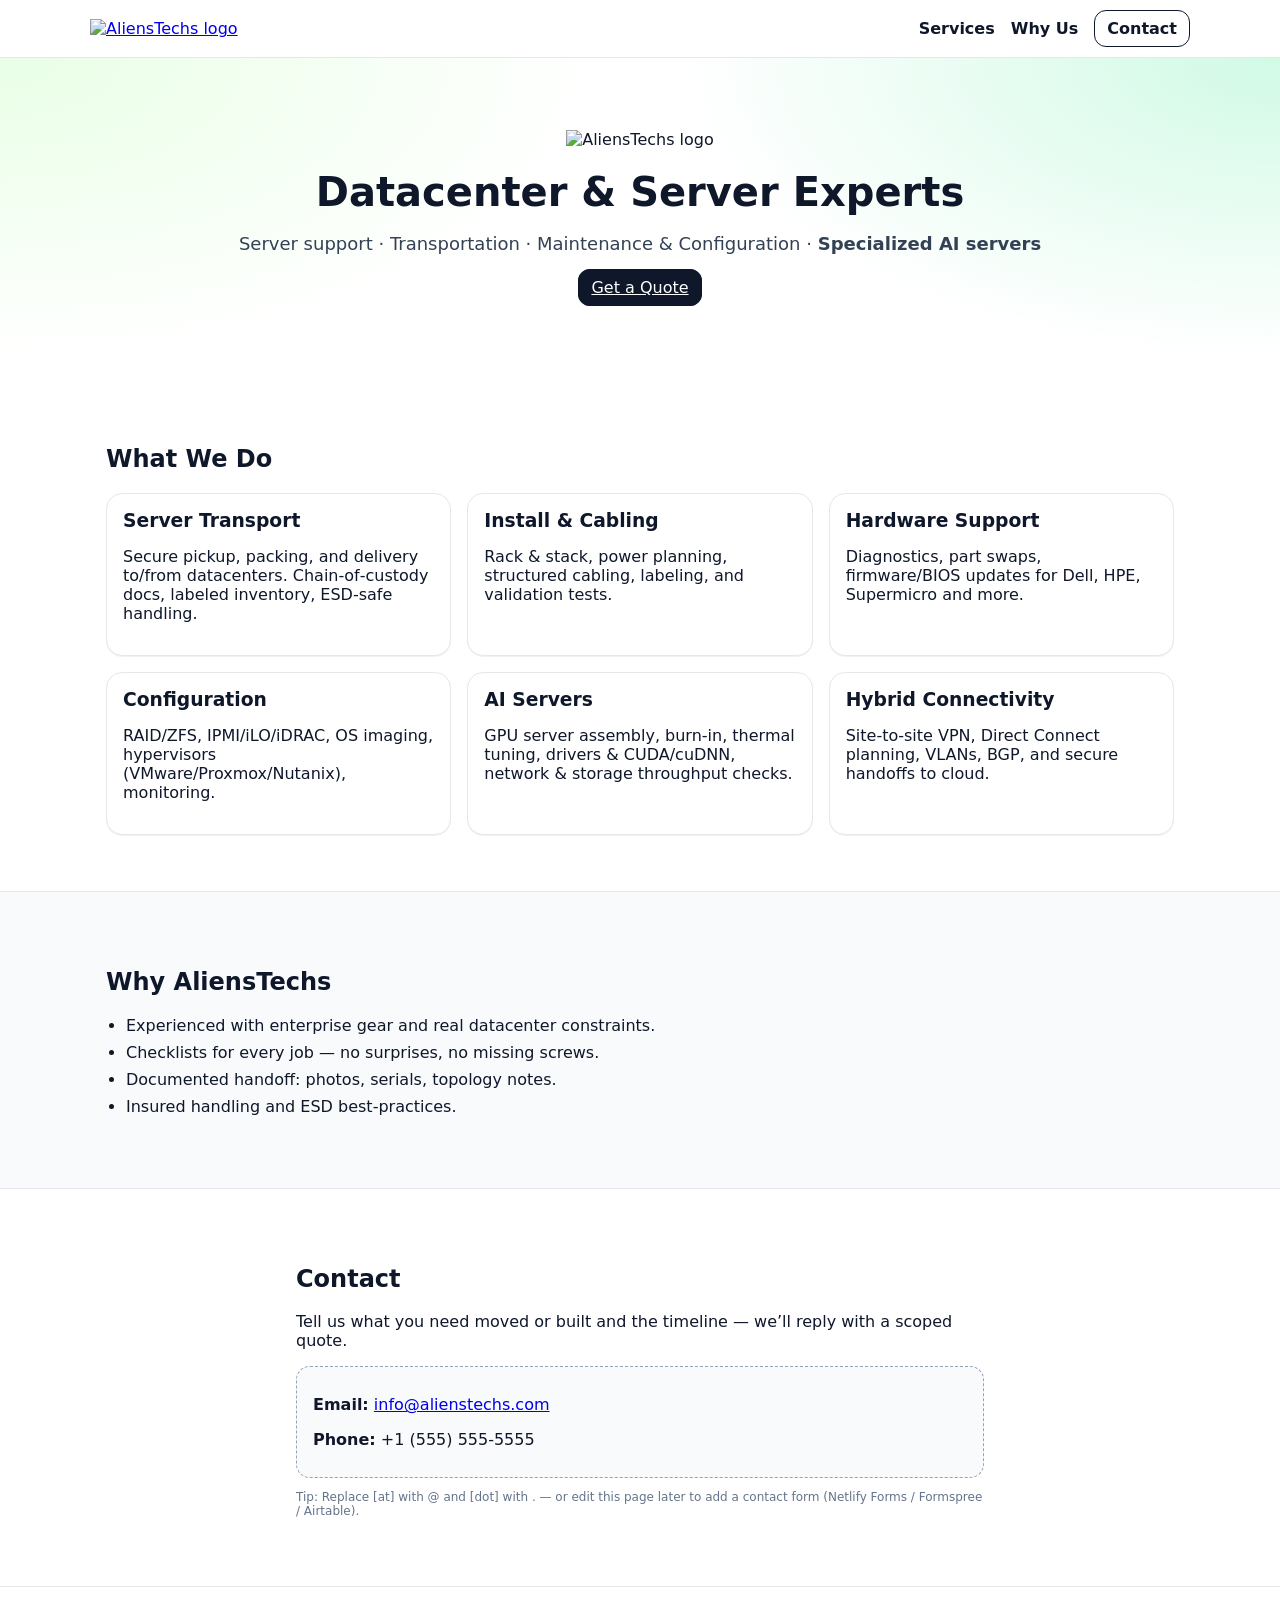
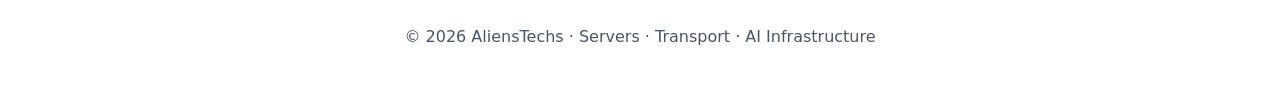
==== index.html @ d05f68f4 "Add files via upload" ====
<!DOCTYPE html>
<html lang="en">
<head>
  <meta charset="utf-8" />
  <meta name="viewport" content="width=device-width, initial-scale=1" />
  <title>AliensTechs — Server Support · Transport · AI Infrastructure</title>
  <meta name="description" content="AliensTechs provides server support, datacenter transportation, equipment maintenance and configuration, including specialized AI servers." />
  <link rel="icon" type="image/png" href="assets/favicon.png">
  <link rel="preload" href="assets/logo.png" as="image">
  <link rel="stylesheet" href="styles.css" />
</head>
<body>
  <header class="header">
    <div class="container header-inner">
      <a class="brand" href="#top">
        <img src="assets/logo.png" alt="AliensTechs logo" class="logo">
      </a>
      <nav class="nav">
        <a href="#services">Services</a>
        <a href="#why">Why Us</a>
        <a href="#contact" class="btn">Contact</a>
      </nav>
    </div>
  </header>

  <main id="top">
    <section class="hero">
      <div class="container hero-inner">
        <img src="assets/logo.png" alt="AliensTechs logo" class="hero-logo" />
        <h1>Datacenter & Server Experts</h1>
        <p class="sub">Server support · Transportation · Maintenance & Configuration · <strong>Specialized AI servers</strong></p>
        <a href="#contact" class="btn btn-primary">Get a Quote</a>
      </div>
    </section>

    <section id="services" class="section">
      <div class="container">
        <h2>What We Do</h2>
        <div class="cards">
          <article class="card">
            <h3>Server Transport</h3>
            <p>Secure pickup, packing, and delivery to/from datacenters. Chain‑of‑custody docs, labeled inventory, ESD‑safe handling.</p>
          </article>
          <article class="card">
            <h3>Install & Cabling</h3>
            <p>Rack & stack, power planning, structured cabling, labeling, and validation tests.</p>
          </article>
          <article class="card">
            <h3>Hardware Support</h3>
            <p>Diagnostics, part swaps, firmware/BIOS updates for Dell, HPE, Supermicro and more.</p>
          </article>
          <article class="card">
            <h3>Configuration</h3>
            <p>RAID/ZFS, IPMI/iLO/iDRAC, OS imaging, hypervisors (VMware/Proxmox/Nutanix), monitoring.</p>
          </article>
          <article class="card">
            <h3>AI Servers</h3>
            <p>GPU server assembly, burn‑in, thermal tuning, drivers & CUDA/cuDNN, network & storage throughput checks.</p>
          </article>
          <article class="card">
            <h3>Hybrid Connectivity</h3>
            <p>Site‑to‑site VPN, Direct Connect planning, VLANs, BGP, and secure handoffs to cloud.</p>
          </article>
        </div>
      </div>
    </section>

    <section id="why" class="section alt">
      <div class="container">
        <h2>Why AliensTechs</h2>
        <ul class="ticks">
          <li>Experienced with enterprise gear and real datacenter constraints.</li>
          <li>Checklists for every job — no surprises, no missing screws.</li>
          <li>Documented handoff: photos, serials, topology notes.</li>
          <li>Insured handling and ESD best‑practices.</li>
        </ul>
      </div>
    </section>

    <section id="contact" class="section">
      <div class="container contact">
        <h2>Contact</h2>
        <p>Tell us what you need moved or built and the timeline — we’ll reply with a scoped quote.</p>
        <div class="contact-box">
          <p><strong>Email:</strong> <a id="mailto" href="#">info [at] alienstechs [dot] com</a></p>
          <p><strong>Phone:</strong> <span>+1 (555) 555‑5555</span></p>
        </div>
        <p class="tiny">Tip: Replace [at] with @ and [dot] with . — or edit this page later to add a contact form (Netlify Forms / Formspree / Airtable).</p>
      </div>
    </section>
  </main>

  <footer class="footer">
    <div class="container">
      <p>© <span id="year"></span> AliensTechs · Servers · Transport · AI Infrastructure</p>
    </div>
  </footer>

  <script>
    document.getElementById('year').textContent = new Date().getFullYear();
    const m = 'info' + '@' + 'alienstechs.com';
    const a = document.getElementById('mailto');
    a.href = 'mailto:' + m;
    a.textContent = m;
  </script>
</body>
</html>
---- styles.css ----
*{box-sizing:border-box}html,body{margin:0;padding:0}body{font-family:system-ui,-apple-system,Segoe UI,Roboto,Arial,sans-serif;color:#0f172a;background:#fff}
.container{max-width:1100px;margin:0 auto;padding:0 16px}
.header{position:sticky;top:0;background:#ffffffcc;backdrop-filter:blur(8px);border-bottom:1px solid #e5e7eb;z-index:50}
.header-inner{display:flex;align-items:center;justify-content:space-between;padding:10px 0}
.logo{height:44px}
.nav{display:flex;gap:16px;align-items:center}
.nav a{text-decoration:none;color:#0f172a;font-weight:600}
.btn{border:1px solid #0f172a;border-radius:12px;padding:8px 12px}
.btn-primary{background:#0f172a;color:#fff;border-color:#0f172a}
.hero{background:radial-gradient(1000px 500px at 0% 0%,#e9ffe6 0,transparent 60%),radial-gradient(1000px 500px at 100% 0%,#d1fae5 0,transparent 60%);}
.hero-inner{padding:72px 0;text-align:center}
.hero-logo{height:84px;margin-bottom:12px}
h1{font-size:40px;margin:8px 0 6px}
.sub{color:#334155;font-size:18px;margin-bottom:24px}
.section{padding:56px 0}
.section.alt{background:#f8fafc;border-top:1px solid #e5e7eb;border-bottom:1px solid #e5e7eb}
.cards{display:grid;grid-template-columns:repeat(3,1fr);gap:16px}
.card{background:#fff;border:1px solid #e5e7eb;border-radius:16px;padding:16px;box-shadow:0 1px 0 rgba(2,6,23,.05)}
.card h3{margin:0 0 6px}
.ticks{display:grid;gap:8px;padding-left:20px}
.contact{max-width:720px}
.contact-box{border:1px dashed #94a3b8;border-radius:14px;padding:12px 16px;background:#f8fafc}
.tiny{color:#64748b;font-size:12px}
.footer{border-top:1px solid #e5e7eb;padding:24px 0;color:#475569;text-align:center}
@media (max-width:900px){.cards{grid-template-columns:repeat(2,1fr)}}
@media (max-width:560px){.cards{grid-template-columns:1fr}h1{font-size:32px}}
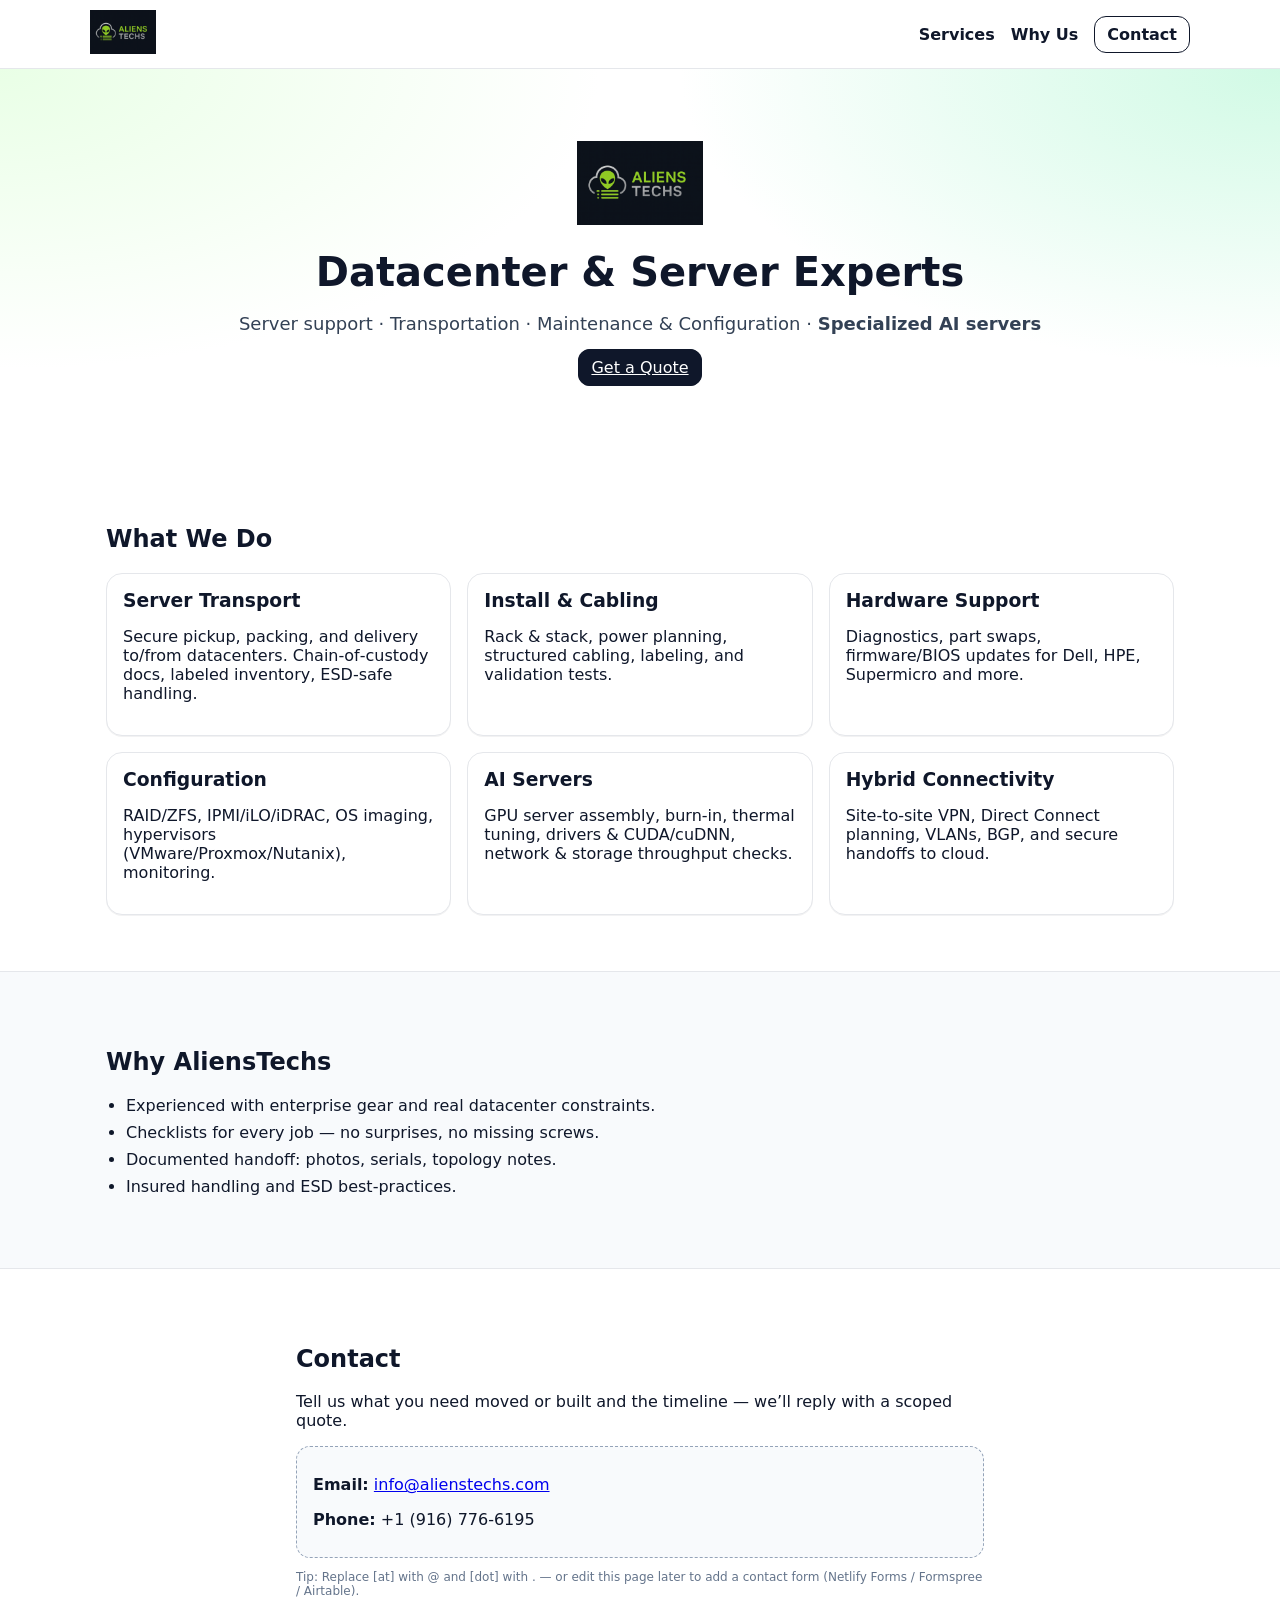
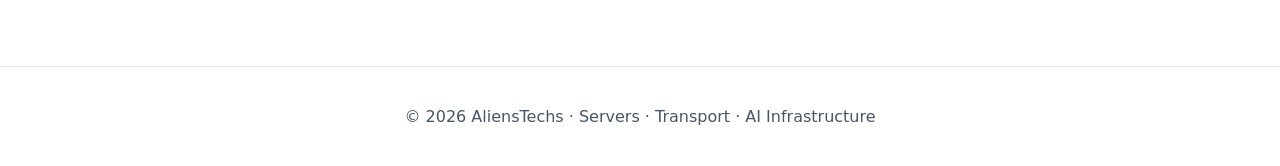
==== commit 390972b6: "Update index.html" ====
--- a/index.html
+++ b/index.html
@@ -83,7 +83,7 @@
         <p>Tell us what you need moved or built and the timeline — we’ll reply with a scoped quote.</p>
         <div class="contact-box">
           <p><strong>Email:</strong> <a id="mailto" href="#">info [at] alienstechs [dot] com</a></p>
-          <p><strong>Phone:</strong> <span>+1 (555) 555‑5555</span></p>
+          <p><strong>Phone:</strong> <span>+1 (916) 776-6195‬</span></p>
         </div>
         <p class="tiny">Tip: Replace [at] with @ and [dot] with . — or edit this page later to add a contact form (Netlify Forms / Formspree / Airtable).</p>
       </div>
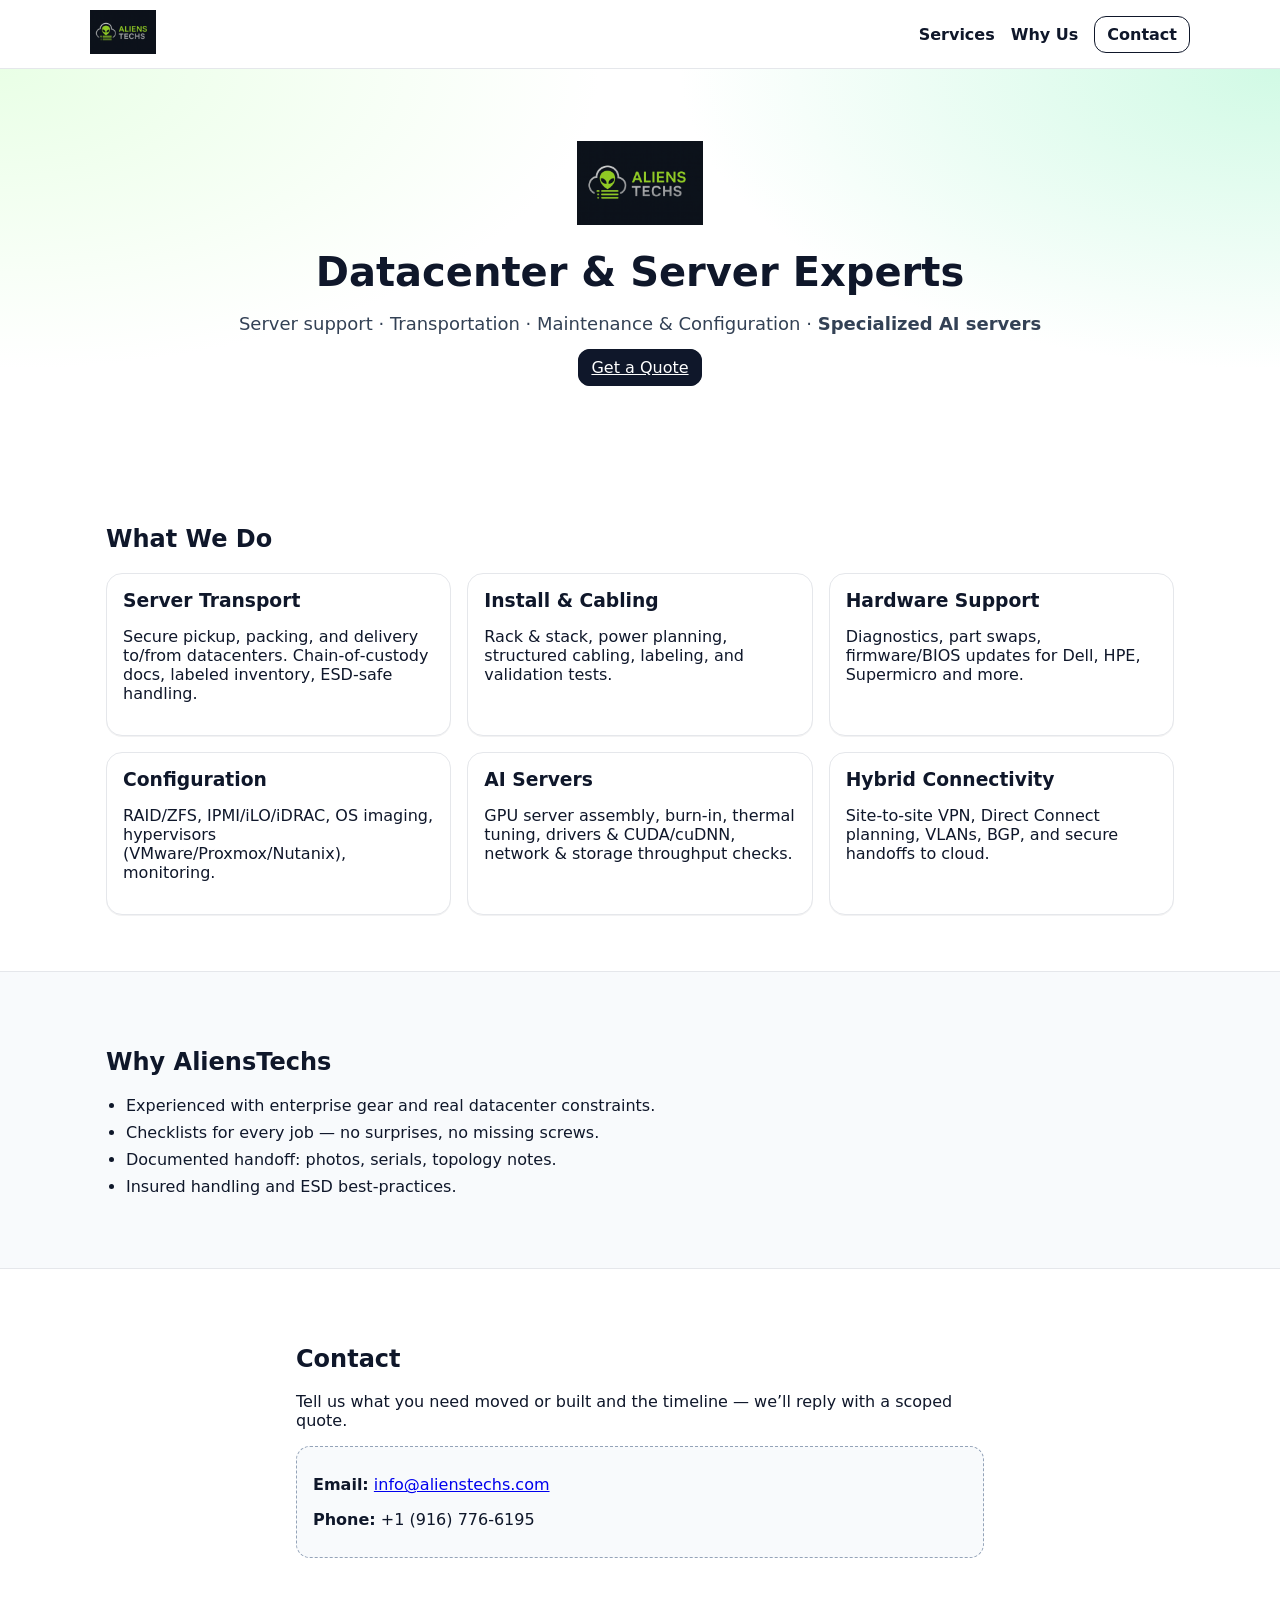
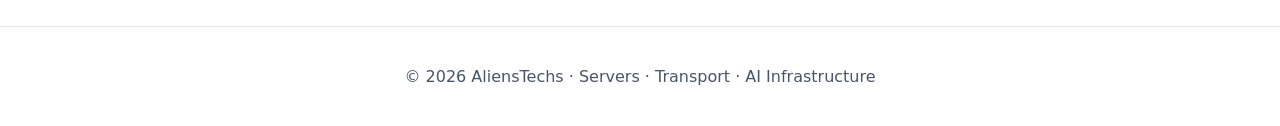
==== commit 7b4440c5: "Update index.html" ====
--- a/index.html
+++ b/index.html
@@ -85,7 +85,7 @@
           <p><strong>Email:</strong> <a id="mailto" href="#">info [at] alienstechs [dot] com</a></p>
           <p><strong>Phone:</strong> <span>+1 (916) 776-6195‬</span></p>
         </div>
-        <p class="tiny">Tip: Replace [at] with @ and [dot] with . — or edit this page later to add a contact form (Netlify Forms / Formspree / Airtable).</p>
+        <p class="tiny"> </p>
       </div>
     </section>
   </main>
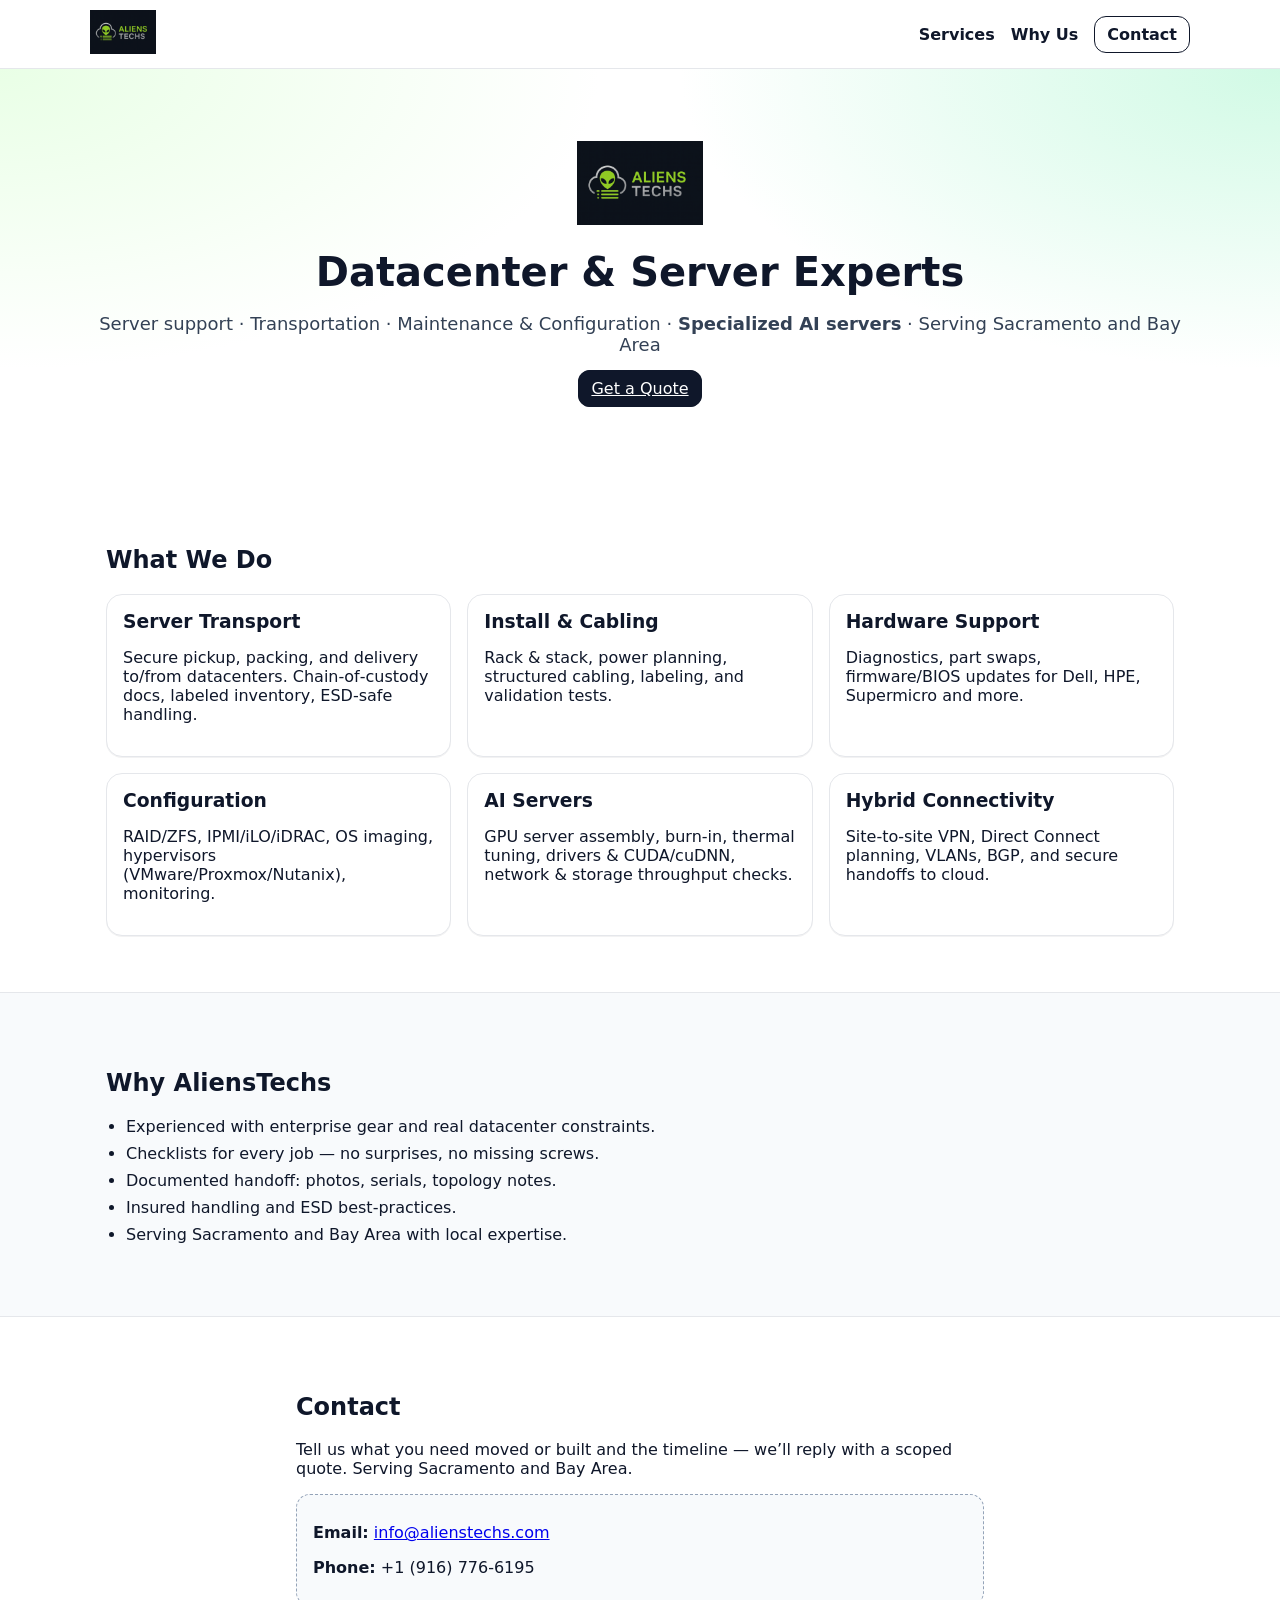
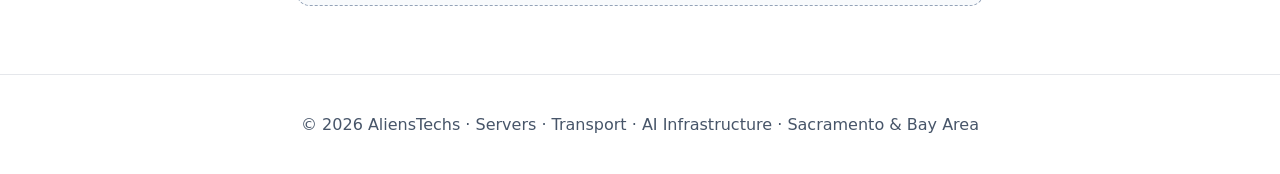
==== commit 4420801e: "Add Sacramento & Bay Area service areas" ====
--- a/index.html
+++ b/index.html
@@ -3,8 +3,8 @@
 <head>
   <meta charset="utf-8" />
   <meta name="viewport" content="width=device-width, initial-scale=1" />
-  <title>AliensTechs — Server Support · Transport · AI Infrastructure</title>
-  <meta name="description" content="AliensTechs provides server support, datacenter transportation, equipment maintenance and configuration, including specialized AI servers." />
+  <title>AliensTechs — Server Support · Transport · AI Infrastructure · Sacramento & Bay Area</title>
+  <meta name="description" content="AliensTechs provides server support, datacenter transportation, equipment maintenance and configuration, including specialized AI servers. Serving Sacramento and Bay Area." />
   <link rel="icon" type="image/png" href="assets/favicon.png">
   <link rel="preload" href="assets/logo.png" as="image">
   <link rel="stylesheet" href="styles.css" />
@@ -28,7 +28,7 @@
       <div class="container hero-inner">
         <img src="assets/logo.png" alt="AliensTechs logo" class="hero-logo" />
         <h1>Datacenter & Server Experts</h1>
-        <p class="sub">Server support · Transportation · Maintenance & Configuration · <strong>Specialized AI servers</strong></p>
+        <p class="sub">Server support · Transportation · Maintenance & Configuration · <strong>Specialized AI servers</strong> · Serving Sacramento and Bay Area</p>
         <a href="#contact" class="btn btn-primary">Get a Quote</a>
       </div>
     </section>
@@ -73,6 +73,7 @@
           <li>Checklists for every job — no surprises, no missing screws.</li>
           <li>Documented handoff: photos, serials, topology notes.</li>
           <li>Insured handling and ESD best‑practices.</li>
+          <li>Serving Sacramento and Bay Area with local expertise.</li>
         </ul>
       </div>
     </section>
@@ -80,7 +81,7 @@
     <section id="contact" class="section">
       <div class="container contact">
         <h2>Contact</h2>
-        <p>Tell us what you need moved or built and the timeline — we’ll reply with a scoped quote.</p>
+        <p>Tell us what you need moved or built and the timeline — we’ll reply with a scoped quote. Serving Sacramento and Bay Area.</p>
         <div class="contact-box">
           <p><strong>Email:</strong> <a id="mailto" href="#">info [at] alienstechs [dot] com</a></p>
           <p><strong>Phone:</strong> <span>+1 (916) 776-6195‬</span></p>
@@ -92,7 +93,7 @@
 
   <footer class="footer">
     <div class="container">
-      <p>© <span id="year"></span> AliensTechs · Servers · Transport · AI Infrastructure</p>
+      <p>© <span id="year"></span> AliensTechs · Servers · Transport · AI Infrastructure · Sacramento & Bay Area</p>
     </div>
   </footer>
 
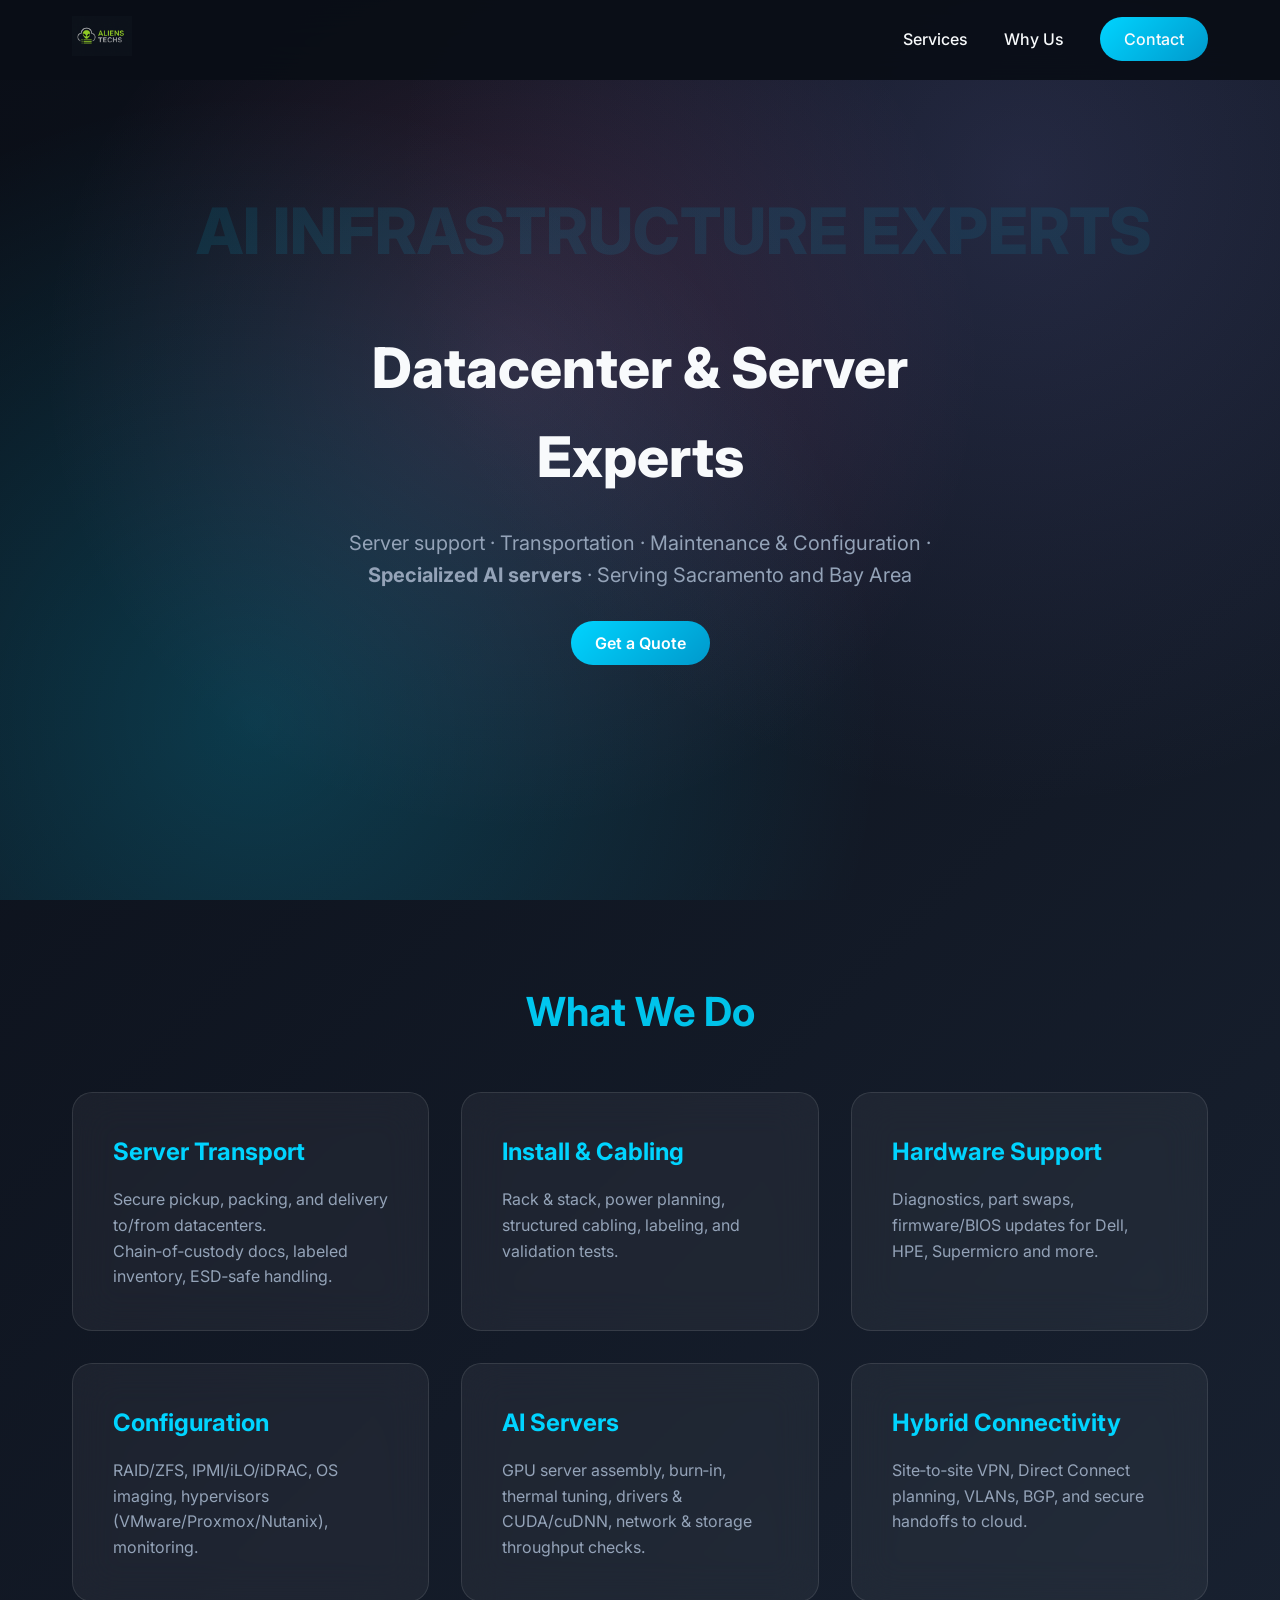
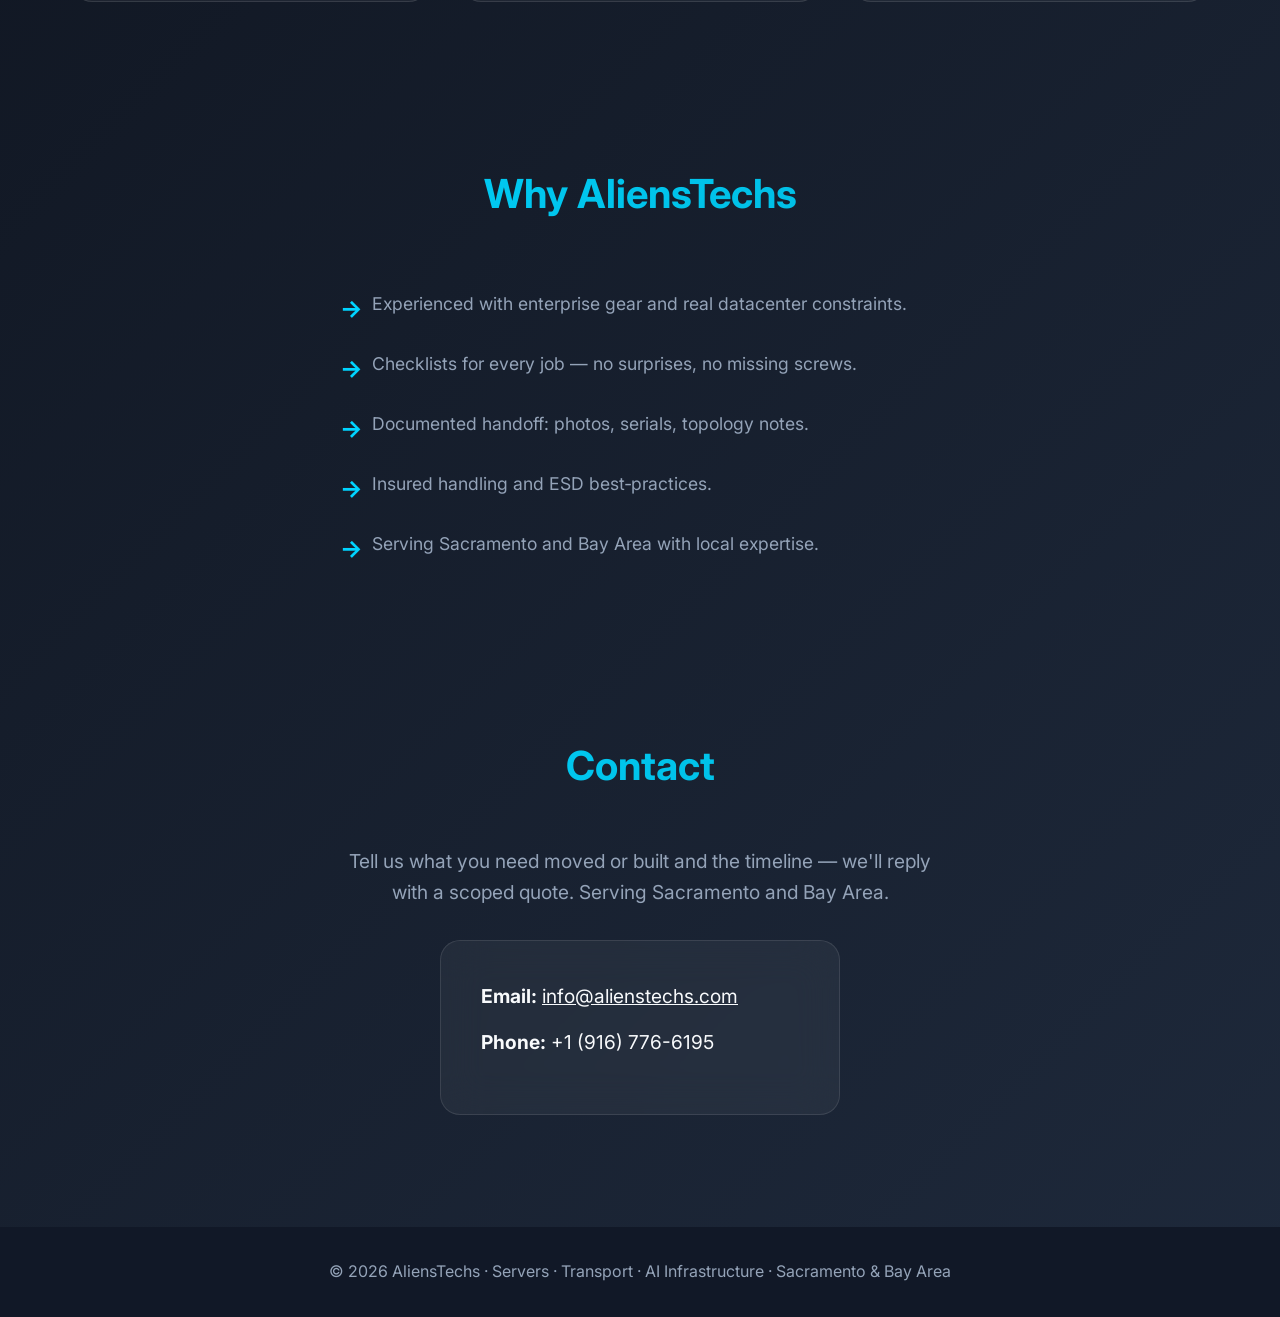
==== commit ba5ed550: "New design implement" ====
--- a/index.html
+++ b/index.html
@@ -7,7 +7,8 @@
   <meta name="description" content="AliensTechs provides server support, datacenter transportation, equipment maintenance and configuration, including specialized AI servers. Serving Sacramento and Bay Area." />
   <link rel="icon" type="image/png" href="assets/favicon.png">
   <link rel="preload" href="assets/logo.png" as="image">
-  <link rel="stylesheet" href="styles.css" />
+  <link href="https://fonts.googleapis.com/css2?family=Inter:wght@300;400;500;600;700;800&display=swap" rel="stylesheet">
+  <link rel="stylesheet" href="styles1.css" />
 </head>
 <body>
   <header class="header">
@@ -25,8 +26,9 @@
 
   <main id="top">
     <section class="hero">
+      <div class="hero-bg"></div>
+      <div class="hero-glow">AI INFRASTRUCTURE EXPERTS</div>
       <div class="container hero-inner">
-        <img src="assets/logo.png" alt="AliensTechs logo" class="hero-logo" />
         <h1>Datacenter & Server Experts</h1>
         <p class="sub">Server support · Transportation · Maintenance & Configuration · <strong>Specialized AI servers</strong> · Serving Sacramento and Bay Area</p>
         <a href="#contact" class="btn btn-primary">Get a Quote</a>
@@ -35,7 +37,7 @@
 
     <section id="services" class="section">
       <div class="container">
-        <h2>What We Do</h2>
+        <h2 class="section-title">What We Do</h2>
         <div class="cards">
           <article class="card">
             <h3>Server Transport</h3>
@@ -67,7 +69,7 @@
 
     <section id="why" class="section alt">
       <div class="container">
-        <h2>Why AliensTechs</h2>
+        <h2 class="section-title">Why AliensTechs</h2>
         <ul class="ticks">
           <li>Experienced with enterprise gear and real datacenter constraints.</li>
           <li>Checklists for every job — no surprises, no missing screws.</li>
@@ -80,11 +82,11 @@
 
     <section id="contact" class="section">
       <div class="container contact">
-        <h2>Contact</h2>
-        <p>Tell us what you need moved or built and the timeline — we’ll reply with a scoped quote. Serving Sacramento and Bay Area.</p>
-        <div class="contact-box">
+        <h2 class="section-title">Contact</h2>
+        <p>Tell us what you need moved or built and the timeline — we'll reply with a scoped quote. Serving Sacramento and Bay Area.</p>
+        <div class="contact-box card">
           <p><strong>Email:</strong> <a id="mailto" href="#">info [at] alienstechs [dot] com</a></p>
-          <p><strong>Phone:</strong> <span>+1 (916) 776-6195‬</span></p>
+          <p><strong>Phone:</strong> <span>+1 (916) 776-6195</span></p>
         </div>
         <p class="tiny"> </p>
       </div>
--- a/styles1.css
+++ b/styles1.css
@@ -0,0 +1,204 @@
+:root {
+  --bg-primary: #0a0e17;
+  --bg-secondary: #111827;
+  --accent: #00d4ff;
+  --accent-dark: #0099cc;
+  --glass: rgba(255,255,255,0.05);
+  --glass-border: rgba(255,255,255,0.1);
+  --text: #f8fafc;
+  --text-muted: #94a3b8;
+}
+
+* { margin: 0; padding: 0; box-sizing: border-box; }
+body { 
+  background: linear-gradient(135deg, var(--bg-primary) 0%, #1e293b 100%);
+  font-family: 'Inter', -apple-system, sans-serif;
+  color: var(--text);
+  line-height: 1.6;
+  overflow-x: hidden;
+}
+
+.container { max-width: 1200px; margin: 0 auto; padding: 0 2rem; }
+.section { padding: 5rem 0; }
+.section-title { 
+  font-size: 2.5rem; 
+  font-weight: 700; 
+  text-align: center; 
+  margin-bottom: 3rem;
+  background: linear-gradient(135deg, var(--accent), #00b4d8);
+  -webkit-background-clip: text;
+  background-clip: text;
+  color: transparent;
+}
+
+/* Header */
+.header { 
+  position: fixed; 
+  top: 0; 
+  left: 0; 
+  right: 0; 
+  background: rgba(10,14,23,0.95);
+  backdrop-filter: blur(20px);
+  z-index: 1000;
+  padding: 1rem 0;
+}
+.header-inner { display: flex; justify-content: space-between; align-items: center; }
+.logo { height: 40px; }
+.nav a { 
+  color: var(--text); 
+  text-decoration: none; 
+  margin-left: 2rem; 
+  font-weight: 500; 
+  transition: color 0.3s ease;
+}
+.nav a:hover { color: var(--accent); }
+.btn { 
+  background: linear-gradient(135deg, var(--accent), var(--accent-dark));
+  color: white; 
+  padding: 0.75rem 1.5rem; 
+  border-radius: 50px; 
+  text-decoration: none; 
+  font-weight: 600;
+  transition: all 0.3s ease;
+}
+.btn:hover { 
+  transform: scale(1.05); 
+  box-shadow: 0 10px 30px rgba(0,212,255,0.4); 
+}
+
+/* Hero */
+.hero {
+  position: relative;
+  min-height: 100vh;
+  display: flex;
+  align-items: center;
+  padding-top: 80px;
+}
+.hero-bg {
+  position: absolute;
+  inset: 0;
+  background: 
+    radial-gradient(circle at 20% 80%, rgba(0,212,255,0.2), transparent 50%),
+    radial-gradient(circle at 80% 20%, rgba(120,119,198,0.2), transparent 50%),
+    radial-gradient(circle at 40% 40%, rgba(255,119,198,0.15), transparent 50%);
+  animation: pulse 20s ease-in-out infinite;
+}
+@keyframes pulse { 0%,100%{opacity:1} 50%{opacity:0.5} }
+.hero-glow {
+  position: absolute;
+  top: 20%; right: 10%;
+  font-size: 4rem;
+  font-weight: 800;
+  background: linear-gradient(45deg, var(--accent), #00b4d8);
+  -webkit-background-clip: text;
+  background-clip: text;
+  color: transparent;
+  opacity: 0.1;
+  z-index: 1;
+}
+.hero-inner { 
+  position: relative; 
+  z-index: 2; 
+  text-align: center; 
+  max-width: 800px;
+  margin: 0 auto;
+}
+.hero-logo { display: none; }
+h1 { font-size: 3.5rem; font-weight: 800; margin-bottom: 1.5rem; }
+.sub { font-size: 1.25rem; color: var(--text-muted); margin-bottom: 2.5rem; max-width: 600px; margin-left: auto; margin-right: auto; }
+
+/* Cards */
+.cards { 
+  display: grid; 
+  grid-template-columns: repeat(auto-fit, minmax(350px, 1fr)); 
+  gap: 2rem; 
+}
+.card {
+  background: var(--glass);
+  backdrop-filter: blur(20px);
+  border: 1px solid var(--glass-border);
+  border-radius: 20px;
+  padding: 2.5rem;
+  transition: all 0.4s cubic-bezier(0.4,0,0.2,1);
+}
+.card:hover {
+  transform: translateY(-12px);
+  box-shadow: 0 32px 64px -20px rgba(0,212,255,0.25);
+  border-color: var(--accent);
+}
+.card h3 { 
+  color: var(--accent); 
+  font-size: 1.5rem; 
+  margin-bottom: 1rem; 
+}
+.card p { color: var(--text-muted); }
+
+/* Why Us */
+.ticks { 
+  max-width: 600px; 
+  margin: 0 auto; 
+  list-style: none; 
+  font-size: 1.1rem;
+}
+.ticks li { 
+  padding: 1rem 0; 
+  padding-left: 2rem;
+  position: relative;
+  color: var(--text-muted);
+}
+.ticks li::before {
+  content: '→'; 
+  position: absolute; 
+  left: 0; 
+  color: var(--accent); 
+  font-weight: bold; 
+  font-size: 1.5rem;
+}
+
+/* Contact */
+.contact { text-align: center; }
+.contact p { 
+  font-size: 1.2rem; 
+  color: var(--text-muted); 
+  max-width: 600px; 
+  margin: 0 auto 2rem;
+}
+.contact-box { 
+  text-align: left; 
+  max-width: 400px; 
+  margin: 2rem auto; 
+}
+.contact-box p { 
+  margin-bottom: 1rem; 
+  color: var(--text) !important; 
+}
+.contact-box strong, .contact-box span, .contact-box a { 
+  color: var(--text) !important; 
+}
+.contact-box a:hover { 
+  color: var(--accent) !important; 
+  text-decoration: underline; 
+}
+#mailto:hover { 
+  background: linear-gradient(135deg, var(--accent), var(--accent-dark));
+  -webkit-background-clip: text;
+  background-clip: text;
+  color: transparent !important;
+}
+
+/* Footer */
+.footer { 
+  background: var(--bg-secondary); 
+  padding: 2rem 0; 
+  text-align: center; 
+  color: var(--text-muted); 
+}
+
+/* Responsive */
+@media (max-width: 768px) {
+  .cards { grid-template-columns: 1fr; }
+  h1 { font-size: 2.5rem; }
+  .nav a { margin-left: 1rem; font-size: 0.9rem; }
+  .section-title { font-size: 2rem; }
+  .hero-glow { font-size: 2.5rem; }
+}
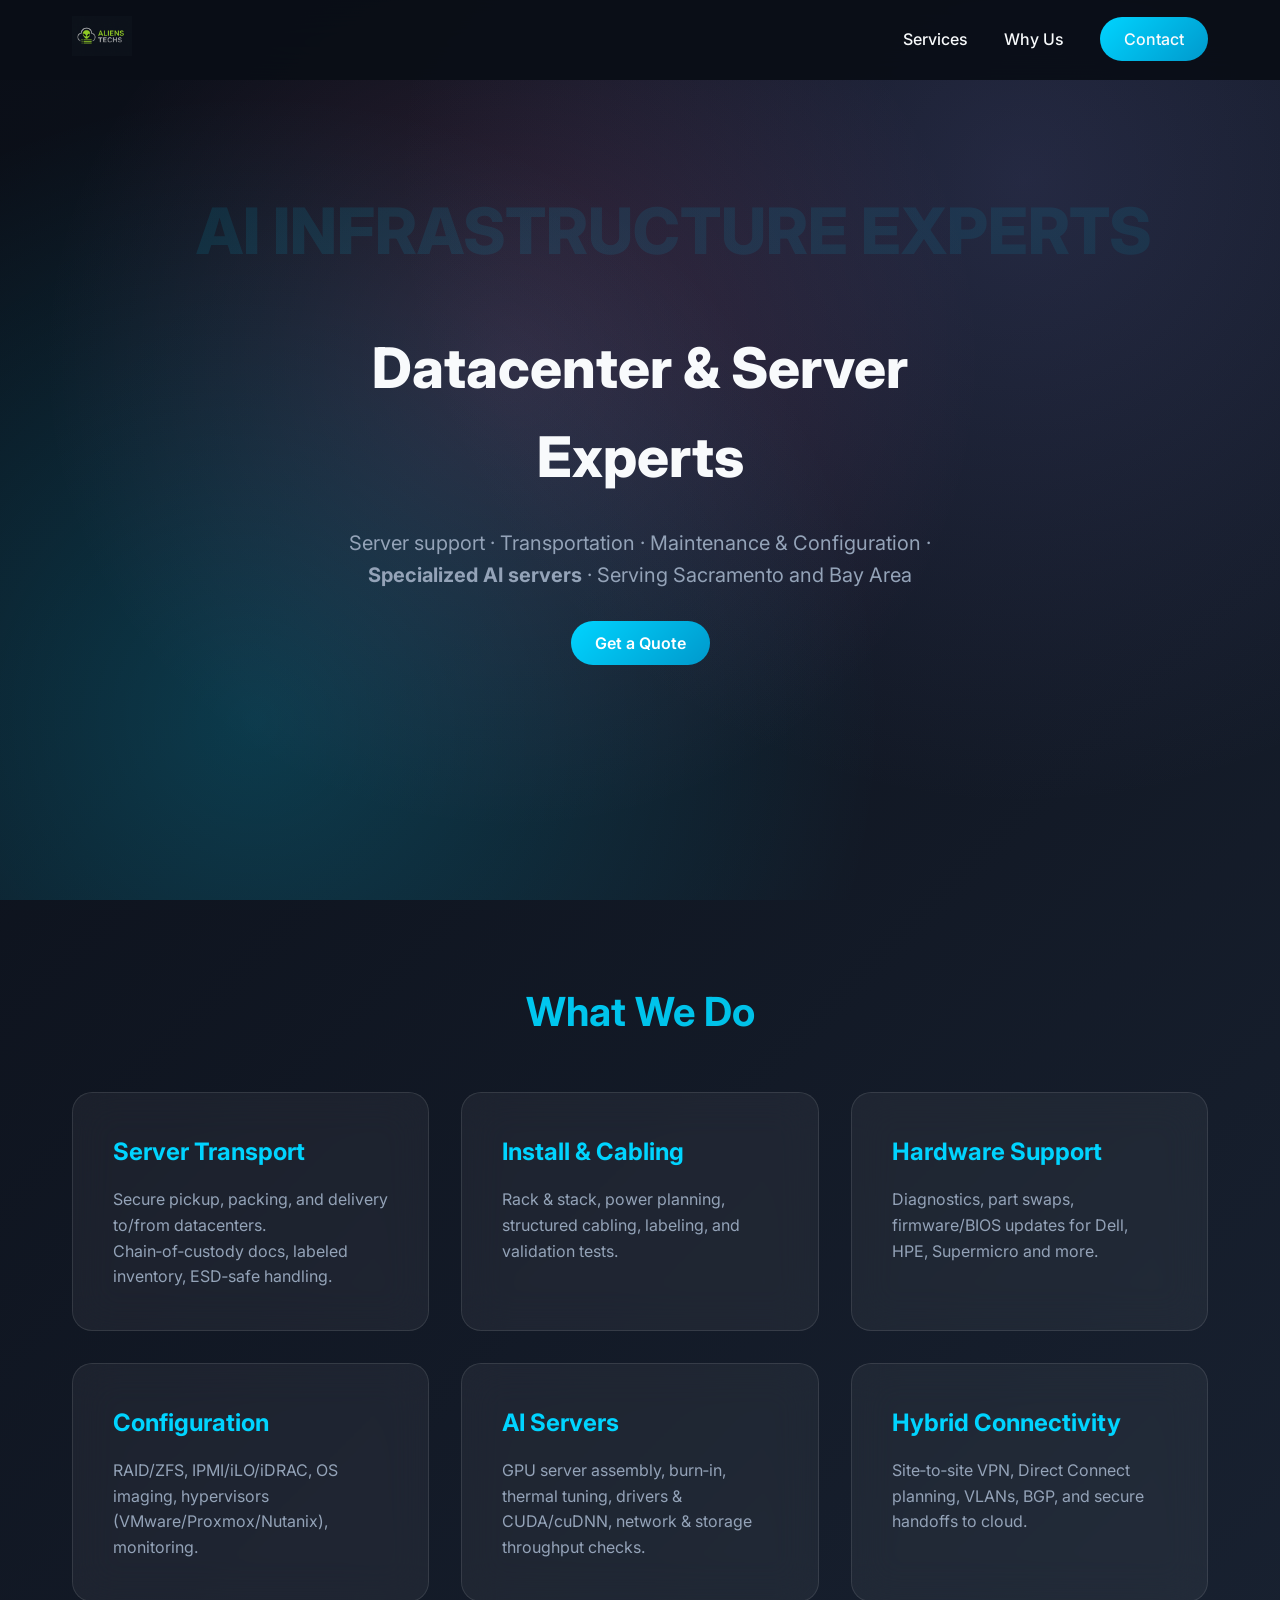
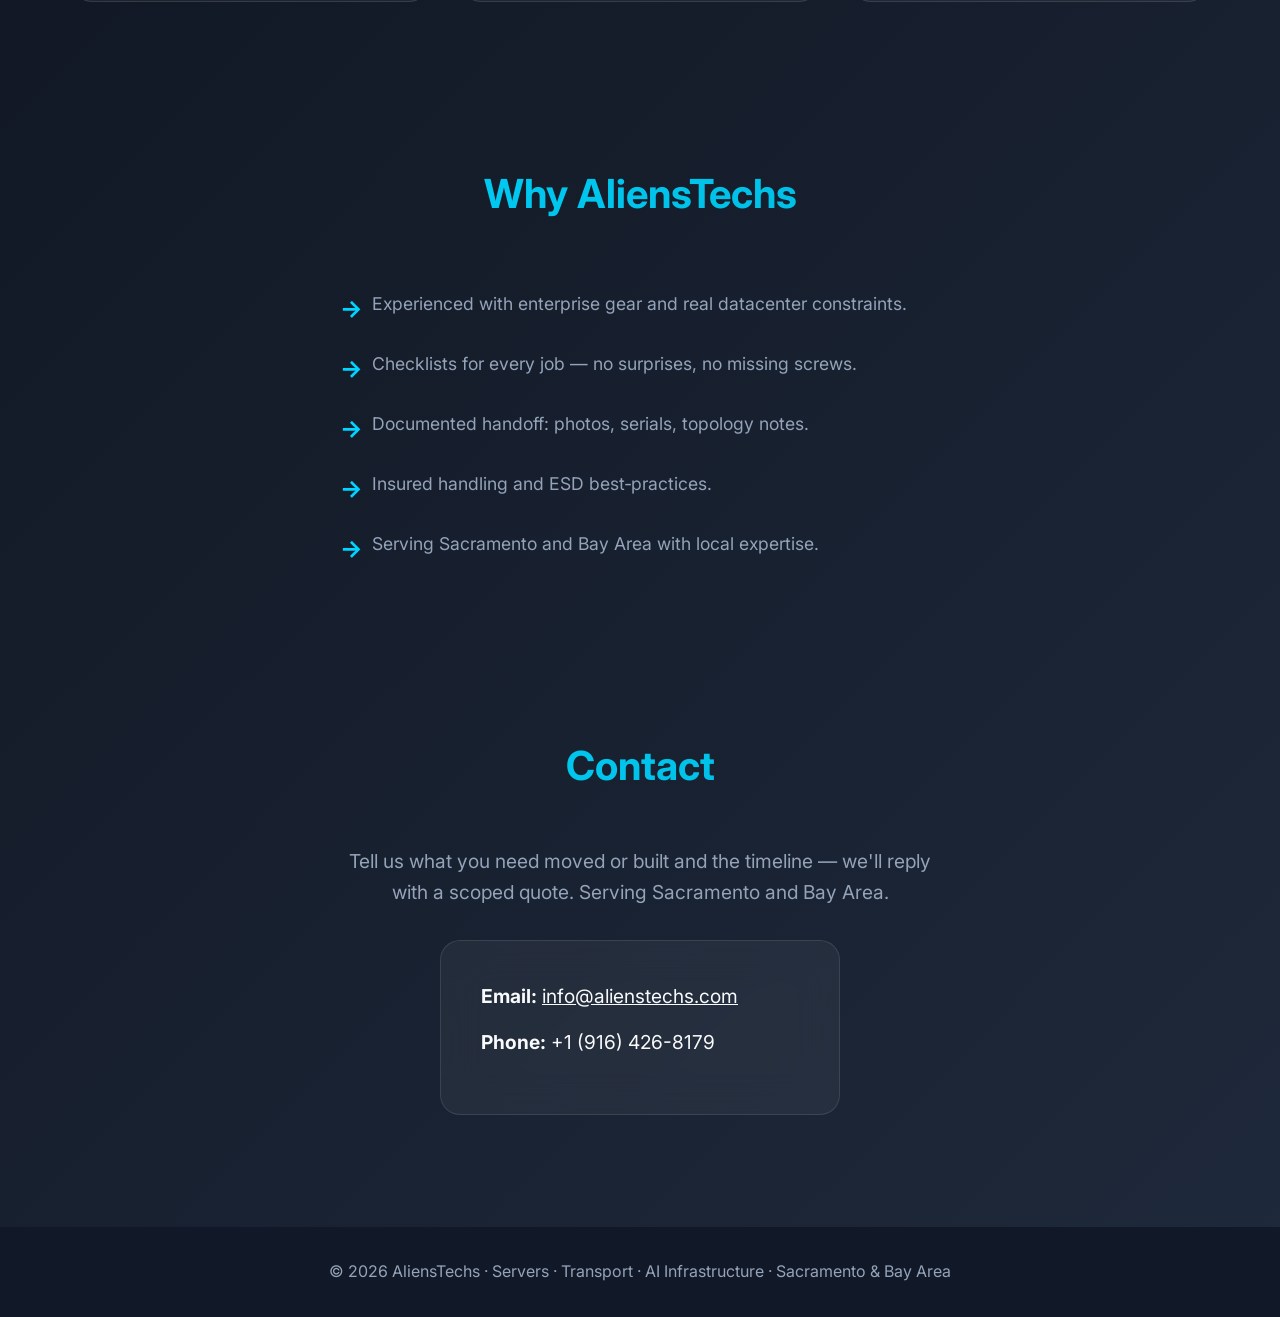
==== commit 2566a54f: "phone number changed" ====
--- a/index.html
+++ b/index.html
@@ -86,7 +86,7 @@
         <p>Tell us what you need moved or built and the timeline — we'll reply with a scoped quote. Serving Sacramento and Bay Area.</p>
         <div class="contact-box card">
           <p><strong>Email:</strong> <a id="mailto" href="#">info [at] alienstechs [dot] com</a></p>
-          <p><strong>Phone:</strong> <span>+1 (916) 776-6195</span></p>
+          <p><strong>Phone:</strong> <span>+1 (916) 426-8179</span></p>
         </div>
         <p class="tiny"> </p>
       </div>
